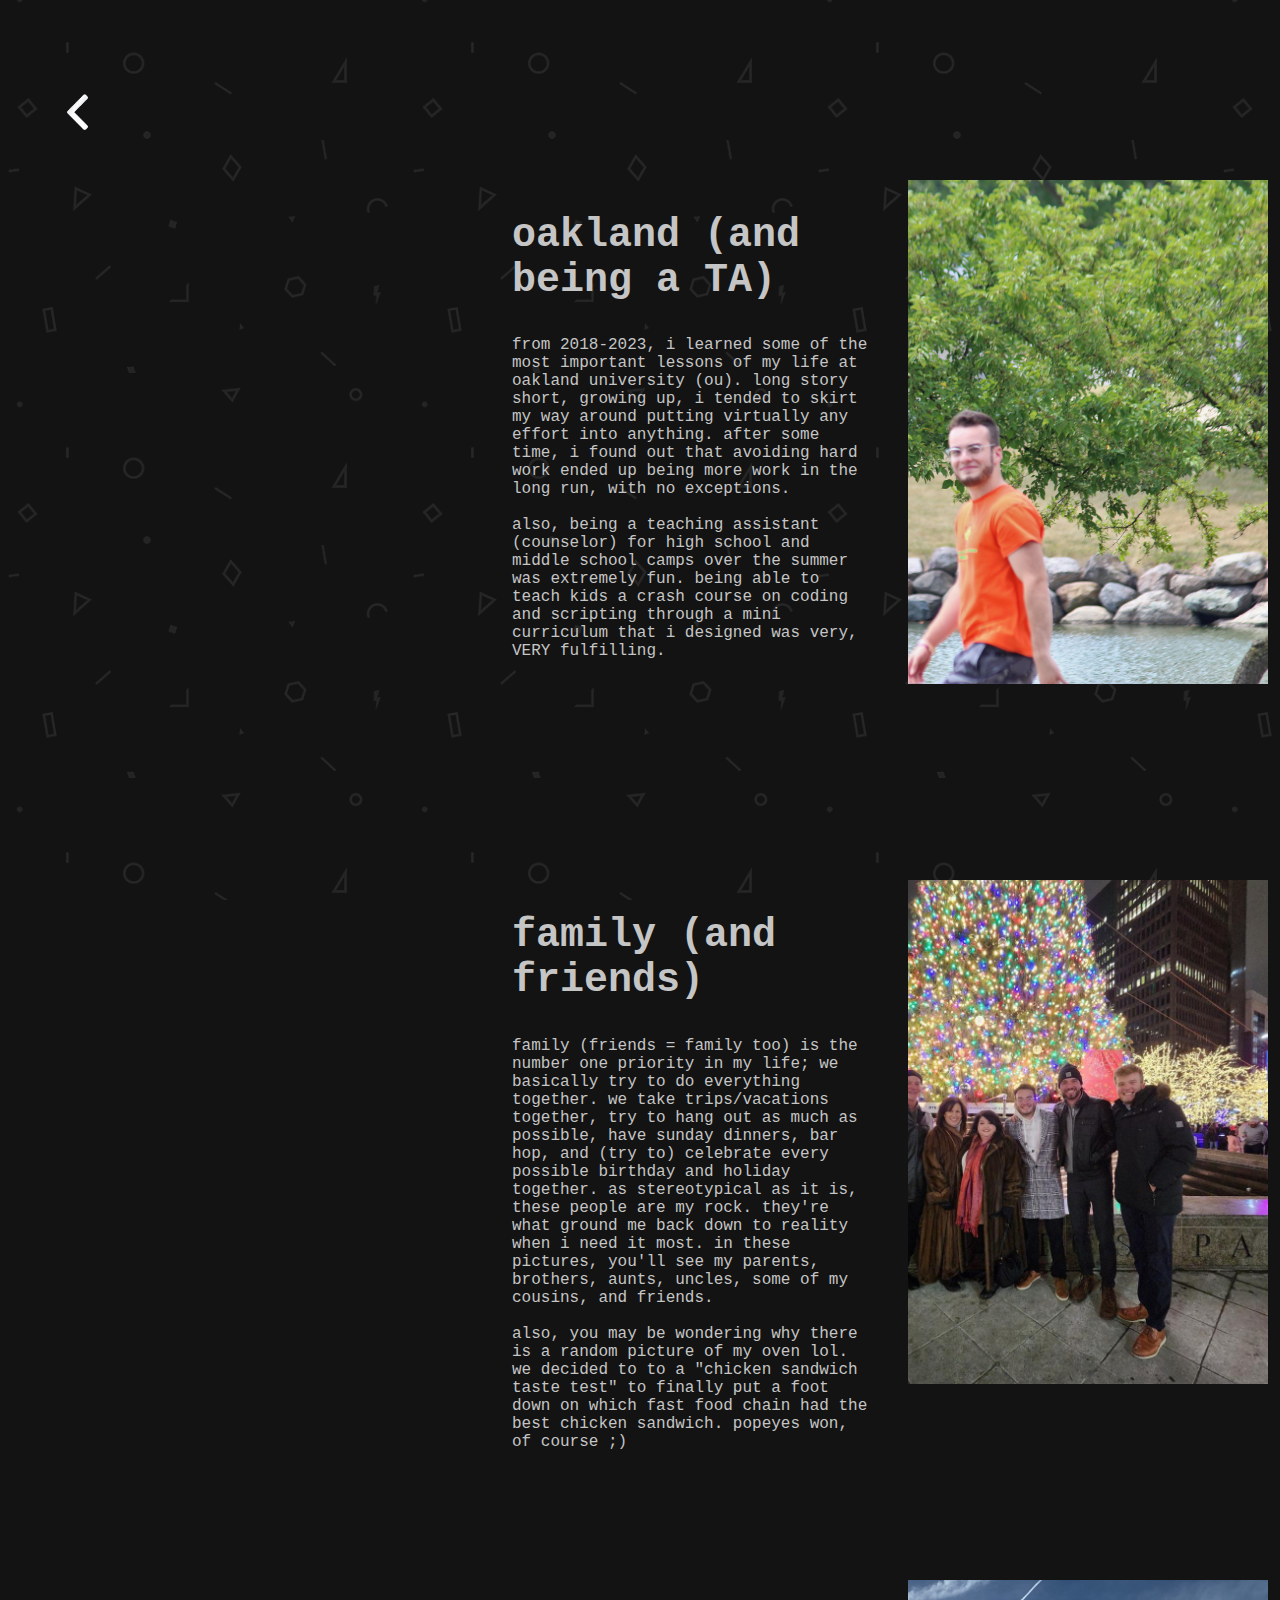
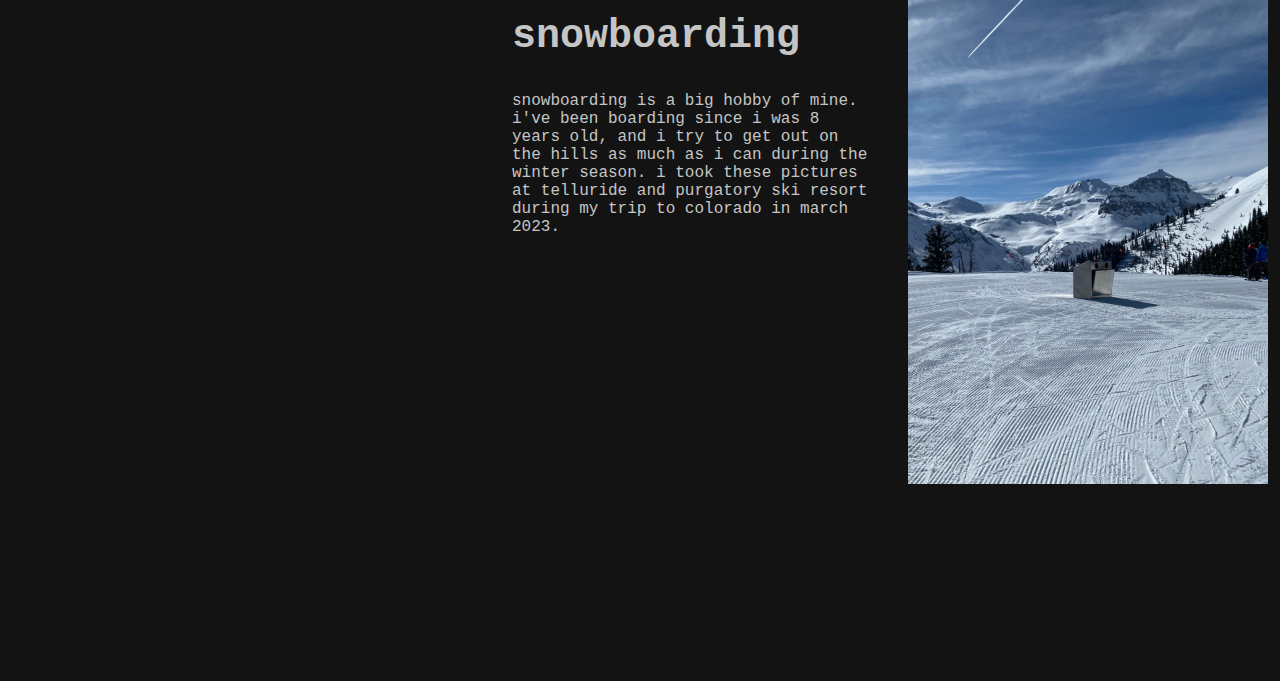
==== pages/aboutMe.html @ b8a27d57 "restyles aboutme page for easy mobile development, mobile support for blog, experience, and projects" ====
<!DOCTYPE html>
<html lang="en">
<head>
    <meta charset="UTF-8">
    <meta http-equiv="X-UA-Compatible" content="IE=edge">
    <meta name="viewport" content="width=device-width, initial-scale=1.0">
    <link rel="stylesheet" href="../css/aboutMe.css">
    <link rel="icon" href="../media/icons/icons8-d-96-edit.png">
    <title>about me</title>
</head>
<body>
    <!--quick note about this page, i will fill it up when i get the chance
    most of the pictures of my other hobbies/things i do are not on my phone 
    so i gotta find em first!! regardless, you can see how i can just throw more
    'pics' divs filled with 'pic' img tags to make some more entries here-->
    
    <!--also the only reason theres so much snowboarding stuff/mountains stuff is 
    bc i just got home from a snowboarding trip in colorado like 2 days ago lol.
    just fresh on my mind-->
    <div id="background-image"></div>
    <div id="wrapper" data-mouse-down-at="0" data-prev-percentage="0">
        <div id="pics" data-mouse-down-at="0" data-prev-percentage="0">
            <div class="pic">
                <h2 id="boarding-header">oakland (and being a TA)</h2>
                <p id="boarding">from 2018-2023, i learned some of the most important lessons of my life at oakland university (ou). long story short, growing up, i tended to skirt my way around putting virtually any effort into anything. after some time, i found out that avoiding hard work ended up being more work in the long run, with no exceptions.
                    <br/>
                    <br/>
                    also, being a teaching assistant (counselor) for high school and middle school camps over the summer was extremely fun. being able to teach kids a crash course on coding and scripting through a mini curriculum that i designed was very, VERY fulfilling.
                </p>
                <div class="center">
                    <div class="arrow"></div>
                </div> 
                <div class="center-up">
                    <div class="arrow-up"></div>
                </div>
            </div>
            <img class="pic" src="../media/images/bigfoot.jpg" draggable="false">
            <img class="pic" src="../media/images/outdoor-gym.jpg" draggable="false">
            <img class="pic" src="../media/images/coding.jpg" draggable="false">
            <img class="pic" src="../media/images/goons.jpg" draggable="false">
            <img class="pic" src="../media/images/devious.jpg" draggable="false">
            <img class="pic" src="../media/images/ec.jpg" draggable="false">
            <img class="pic" src="../media/images/joseph.jpg" draggable="false">
            <img class="pic" src="../media/images/ford.jpg" draggable="false">
            <img class="pic" src="../media/images/thuggin.jpg" draggable="false">
        </div>
        <div id="pics2" data-mouse-down-at="0" data-prev-percentage="0">
            <div class="pic">
                <h2 id="boarding-header">family (and friends)</h2>
                <p id="boarding">family (friends = family too) is the number one priority in my life; we basically try to do everything together. we take trips/vacations together, try to hang out as much as possible, have sunday dinners, bar hop, and (try to) celebrate every possible birthday and holiday together. as stereotypical as it is, these people are my rock. they're what ground me back down to reality when i need it most. in these pictures, you'll see my parents, brothers, aunts, uncles, some of my cousins, and friends. 
                    <br/>
                    <br/>
                    also, you may be wondering why there is a random picture of my oven lol. we decided to to a "chicken sandwich taste test" to finally put a foot down on which fast food chain had the best chicken sandwich. popeyes won, of course ;)
                </p>
            </div>
            <img class="pic" src="../media/images/detroit.jpg" draggable="false">
            <img class="pic" src="../media/images/nville.jpg" draggable="false">
            <img class="pic" src="../media/images/nville-w-jack.jpg" draggable="false">
            <img class="pic" src="../media/images/pj-and-dad.jpg" draggable="false">
            <img class="pic" src="../media/images/birthday.jpg" draggable="false">
            <img class="pic" src="../media/images/flint.jpg" draggable="false">
            <img class="pic" src="../media/images/chicken.jpg" draggable="false">
            <img class="pic" src="../media/images/squad.jpg" draggable="false">
            <img class="pic" src="../media/images/lil-homie.JPG" draggable="false">
        </div>
        <div id="pics3" data-mouse-down-at="0" data-prev-percentage="0">
            <div class="pic">
                <h2 id="boarding-header">snowboarding</h2>
                <p id="boarding">snowboarding is a big hobby of mine. i've been boarding since i was 8 years old, and i try to get out on the hills as much as i can during the winter season. i took these pictures at telluride and purgatory ski resort during my trip to colorado in march 2023.</p>
            </div>
            <img class="pic" src="../media/images/IMG_6832.jpg" draggable="false">
            <img class="pic" src="../media/images/IMG_6763.jpg" draggable="false">
            <img class="pic" src="../media/images/IMG_6829.jpg" draggable="false">
            <img class="pic" src="../media/images/IMG_6835.jpg" draggable="false">
            <img class="pic" src="../media/images/IMG_6837.jpg" draggable="false">
            <img class="pic" src="../media/images/IMG_6846.jpg" draggable="false">
            <img class="pic" src="../media/images/IMG_6820.jpg" draggable="false">
            <img class="pic" src="../media/images/IMG_6851.jpg" draggable="false">
            <img class="pic" src="../media/images/IMG_6854.jpg" draggable="false">
        </div>
    </div>
    <a href="../index.html" id="link" draggable="false"><img id="arrow" src="../media/images/pnghut_arrows-icon-left-arrow-back-material-property-logo.png"></a>
    <div id="background-pattern"></div>
    <script>
        window.onmousedown = e => handleOnDown(e);

        window.ontouchstart = e => handleOnDown(e.touches[0]);
            
        window.onmouseup = e => handleOnUp(e);
            
        window.ontouchend = e => handleOnUp(e.touches[0]);
            
        window.onmousemove = e => handleOnMove(e);
            
        window.ontouchmove = e => handleOnMove(e.touches[0]);

        const bg = document.getElementById("background-image")
        const bgPattern = document.getElementById("background-pattern");
        const pics = document.getElementById("pics");
        const pics2 = document.getElementById("pics2");
        const pics3 = document.getElementById("pics3");
        const wrapper = document.getElementById("wrapper");

        const handleOnDown = e => {
            pics.dataset.mouseDownAt = e.clientX;
            wrapper.dataset.mouseDownAt = e.clientY;
        }

        const handleOnUp = e => {
            pics.dataset.mouseDownAt = "0";  
            pics.dataset.prevPercentage = pics.dataset.percentage;
            wrapper.dataset.mouseDownAt = "0";
            wrapper.dataset.prevPercentage = wrapper.dataset.percentage;
        }

        const handleOnMove = e => {
            if(pics.dataset.mouseDownAt === "0") return;
        
            var mouseMove = parseFloat(pics.dataset.mouseDownAt) - e.clientX,
                maxMove = window.innerWidth*2;
    
            let percentage = (mouseMove / maxMove) * -100,
                nextPercentageUnconstrained = parseFloat(pics.dataset.prevPercentage) + percentage,
                nextPercentage = Math.max(Math.min(nextPercentageUnconstrained, 0), -100);

            const wrapperMouseMove = parseFloat(wrapper.dataset.mouseDownAt) - e.clientY,
                wrapperMaxMove = window.innerHeight / 2;

            
            if (/Android|webOS|iPhone|iPad|iPod|BlackBerry|BB|PlayBook|IEMobile|Windows Phone|Kindle|Silk|Opera Mini/i.test(navigator.userAgent)) {
                let percentage = (mouseMove / maxMove) * -40,
                    nextPercentageUnconstrained = parseFloat(pics.dataset.prevPercentage) + percentage,
                    nextPercentage = Math.max(Math.min(nextPercentageUnconstrained, 0), -50);
                const wrapperPercentage = (wrapperMouseMove / wrapperMaxMove) * -70,
                    wrapperNextPercentageUnconstrained = parseFloat(wrapper.dataset.prevPercentage) + wrapperPercentage,
                    wrapperNextPercentage = Math.max(Math.min(wrapperNextPercentageUnconstrained, 0), -150);
    
                pics.dataset.percentage = nextPercentage;
                wrapper.dataset.percentage = wrapperNextPercentage;
                
                bg.animate({
                    backgroundPosition: `${nextPercentage/3*-1}% ${((wrapperNextPercentage*-1)/10)}%`
                }, { duration: 1200, fill: "forwards" });
            
                bgPattern.animate({
                    backgroundPosition: `${nextPercentage}% ${(wrapperNextPercentage/2)-75}%`
                }, { duration: 1200, fill: "forwards" });

                pics.animate({
                    transform: `translate(${nextPercentage*2}%, ${(wrapperNextPercentage*2)}%)`
                }, { duration: 400, fill: "forwards" });

                pics2.animate({
                    transform: `translate(${nextPercentage*2}%, ${(wrapperNextPercentage*2)}%)`
                }, { duration: 400, fill: "forwards" });

                pics3.animate({
                    transform: `translate(${nextPercentage*2}%, ${(wrapperNextPercentage*2)}%)`
                }, { duration: 400, fill: "forwards" });
            } else {
                const wrapperPercentage = (wrapperMouseMove / wrapperMaxMove) * -100,
                    wrapperNextPercentageUnconstrained = parseFloat(wrapper.dataset.prevPercentage) + wrapperPercentage,
                    wrapperNextPercentage = Math.max(Math.min(wrapperNextPercentageUnconstrained, 0), -300);
    
                pics.dataset.percentage = nextPercentage;
                wrapper.dataset.percentage = wrapperNextPercentage;
                
                bg.animate({
                    backgroundPosition: `${nextPercentage/3*-1}% ${((wrapperNextPercentage*-1)/10)+80}%`
                }, { duration: 1200, fill: "forwards" });

                bgPattern.animate({
                    backgroundPosition: `${nextPercentage}% ${(wrapperNextPercentage/5)-75}%`
                }, { duration: 1200, fill: "forwards" });

                pics.animate({
                    transform: `translate(${nextPercentage}%, ${(wrapperNextPercentage/1)}%)`
                }, { duration: 1200, fill: "forwards" });

                pics2.animate({
                    transform: `translate(${nextPercentage}%, ${(wrapperNextPercentage/1)}%)`
                }, { duration: 1200, fill: "forwards" });

                pics3.animate({
                    transform: `translate(${nextPercentage}%, ${(wrapperNextPercentage/1)}%)`
                }, { duration: 1200, fill: "forwards" });
            }

  
            for(const image of pics.getElementsByClassName("pic")) {
                image.animate({
                    objectPosition: `${100 + nextPercentage}% center`
                }, { duration: 1200, fill: "forwards" });
            }

            for(const image of pics2.getElementsByClassName("pic")) {
                image.animate({
                    objectPosition: `${100 + nextPercentage}% center`
                }, { duration: 1200, fill: "forwards" });
            }

            for(const image of pics3.getElementsByClassName("pic")) {
                image.animate({
                    objectPosition: `${100 + nextPercentage}% center`
                }, { duration: 1200, fill: "forwards" });
            }
        }

        if (/Android|webOS|iPhone|iPad|iPod|BlackBerry|BB|PlayBook|IEMobile|Windows Phone|Kindle|Silk|Opera Mini/i.test(navigator.userAgent)) {
            const headers = document.querySelectorAll("h2");
            const p = document.querySelectorAll("p");
            const picCards = document.getElementsByClassName("pic");
            const arrow = document.getElementById("arrow");

            if (window.innerHeight > window.innerWidth) {
                pics2.style.top = "95%";
                pics3.style.top = "180%";
            } else {
                pics2.style.top = "120%";
                pics3.style.top = "230%";
            }
            
            window.addEventListener("resize", function() {
                // Announce the new orientation number
                //alert(window.orientation);
                if (window.innerHeight > window.innerWidth) {
                    pics2.style.top = "95%";
                    pics3.style.top = "180%";
                } else {
                    pics2.style.top = "120%";
                    pics3.style.top = "230%";
                }
            }, false);
            
            bg.style.backgroundSize = "600vmax";
            //bg.style.backgroundRepeat = "no-repeat";
            arrow.style.display = "none"
            wrapper.style.left = "15%";
            wrapper.style.top = "10%";
            bg.style.backgroundPosition = "0% 0%";
            pics.style.position = "fixed";
            pics.style.paddingBottom = "0%";
            pics2.style.position = "fixed";
            pics2.style.paddingBottom = "0%";
            pics3.style.position = "fixed";
            pics3.style.paddingBottom = "0%";

            for (let i = 0; i < picCards.length; i++) {
                picCards[i].style.width = "72vmin";
                picCards[i].style.height = "100.8vmin";
            }
            for (let i = 0; i < headers.length; i++) {
                headers[i].style.fontSize = "1.5rem";
            }

            for (let i = 0; i < p.length; i++) {
                p[i].style.fontSize = "0.75rem";
            }
        }    
    </script>
</body>
</html>
---- css/aboutMe.css ----
body {
    height: 100vh;
    width: 100vw;
    background-color: rgb(19, 19, 19);
    margin: 0rem;
    overflow: hidden;
}

#pics > .pic {
    width: 40vmin;
    height: 56vmin;
    object-fit: cover;
    object-position: 100% 50%;
}

#pics2 > .pic {
    width: 40vmin;
    height: 56vmin;
    object-fit: cover;
    object-position: 100% 50%;
}

#pics3 > .pic {
    width: 40vmin;
    height: 56vmin;
    object-fit: cover;
    object-position: 100% 50%;
}

#pics {
    display: flex;
    gap: 4vmin;
    /*: absolute;
    left: 44%;
    top: 50%;*/
    /*transform: translate(0%, -50%);*/
    opacity: 1;
    z-index: 1;
    padding-bottom: 5%;
}

#pics2 {
    display: flex;
    gap: 4vmin;
    opacity: 1;
    z-index: 1;
    padding-bottom: 5%;
}

#pics3 {
    display: flex;
    gap: 4vmin;
    opacity: 1;
    z-index: 1;
    padding-bottom: 5%;
}

#wrapper {
    position: absolute;
    left: 40%;
    top: 20%;
}

img {
    -khtml-user-select: none;
    -o-user-select: none;
    -moz-user-select: none;
    -webkit-user-select: none;
    user-select: none;
}

#background-pattern {
    height: 100vh;
    width: 100vw;

    background-image: url(../media/images/inspiration-geometry.png);
    background-position: 0% -75%;
    background-size: 45vmin 45vmin;

    left: 0px;
    top: 0px;
    z-index: -5;
    opacity: 0.5;
}

#background-image {
    height: 100%;
    width: 100%;
    
    background-image: url(../media/images/IMG_6858.jpg);

    position: absolute;
    left: 0px;
    top: 0px;
    z-index: -10000;

    background-position: 0% 80%;
    background-size: 270vmax;
    opacity: 0.25;
}

#arrow {
    z-index: 10000;
    position: absolute;
    top: 10%;
    left: 5%;
    max-width: 5%;
    max-height: 5%;
    fill: rgb(197, 197, 197);
}

#boarding-header {
    color: rgb(197, 197, 197);
    font-family: monospace;
    font-size: 2.5rem;
    -khtml-user-select: none;
    -o-user-select: none;
    -moz-user-select: none;
    -webkit-user-select: none;
    user-select: none;
}

#boarding {
    color: rgb(197, 197, 197);
    font-family: monospace;   
    font-size: 1rem;
    -khtml-user-select: none;
    -o-user-select: none;
    -moz-user-select: none;
    -webkit-user-select: none;
    user-select: none;
}

/* arrow animation taken from https://gscode.in/css-scroll-down-arrows-animation/ */
.center {
    position: relative;
    top: 5%;
    left: 60%;
    transform: translate(-50%,-50%);
    width: 0;
    height: 160px;
    /*border-left: 6px dashed rgba(255,255,255,.1);*/
    opacity: 1;
}
.arrow
{
    position: absolute;
    rotate: 90deg;
    top: 80%;
    left: -6px;
    height: 40px;
    width: 6px;
    background: rgb(197, 197, 197);
    /*background-image: url(../media/images/Daco_48242.png);*/
    animation: animate 2s 1;
    z-index: -10;
    opacity: 0;
}
.arrow:before
{
    content: '';
    position: absolute;
    bottom: 0;
    left: -10px;
    width: 20px;
    height: 20px;
    border-bottom: 6px solid rgb(197, 197, 197);
    border-right: 6px solid rgb(197, 197, 197);

    transform: rotate(45deg);
}

.center-up {
    position: relative;
    top: 0%;
    left: 45%;
    transform: translate(-50%,-50%);
    width: 0;
    height: 160px;
    /*border-left: 6px dashed rgba(255,255,255,.1);*/
    opacity: 1;
}
.arrow-up
{
    position: absolute;
    rotate: 180deg;
    top: 80%;
    left: -6px;
    height: 40px;
    width: 6px;
    background: rgb(197, 197, 197);
    /*background-image: url(../media/images/Daco_48242.png);*/
    animation: animate 2s 1;
    animation-delay: 2s;
    z-index: -10;
    opacity: 0;
}
.arrow-up:before
{
    content: '';
    position: absolute;
    bottom: 0;
    left: -10px;
    width: 20px;
    height: 20px;
    border-bottom: 6px solid rgb(197, 197, 197);
    border-right: 6px solid rgb(197, 197, 197);

    transform: rotate(45deg);
}
@keyframes animate
{
    0%
    {
        transform: translateY(0);
        opacity: 0.5;
    }
    50%
    {
        transform: translateY(80px);
        opacity: 1;
    }
    100%
    {
        transform: translateY(160px);
        opacity: 0;
    }
}
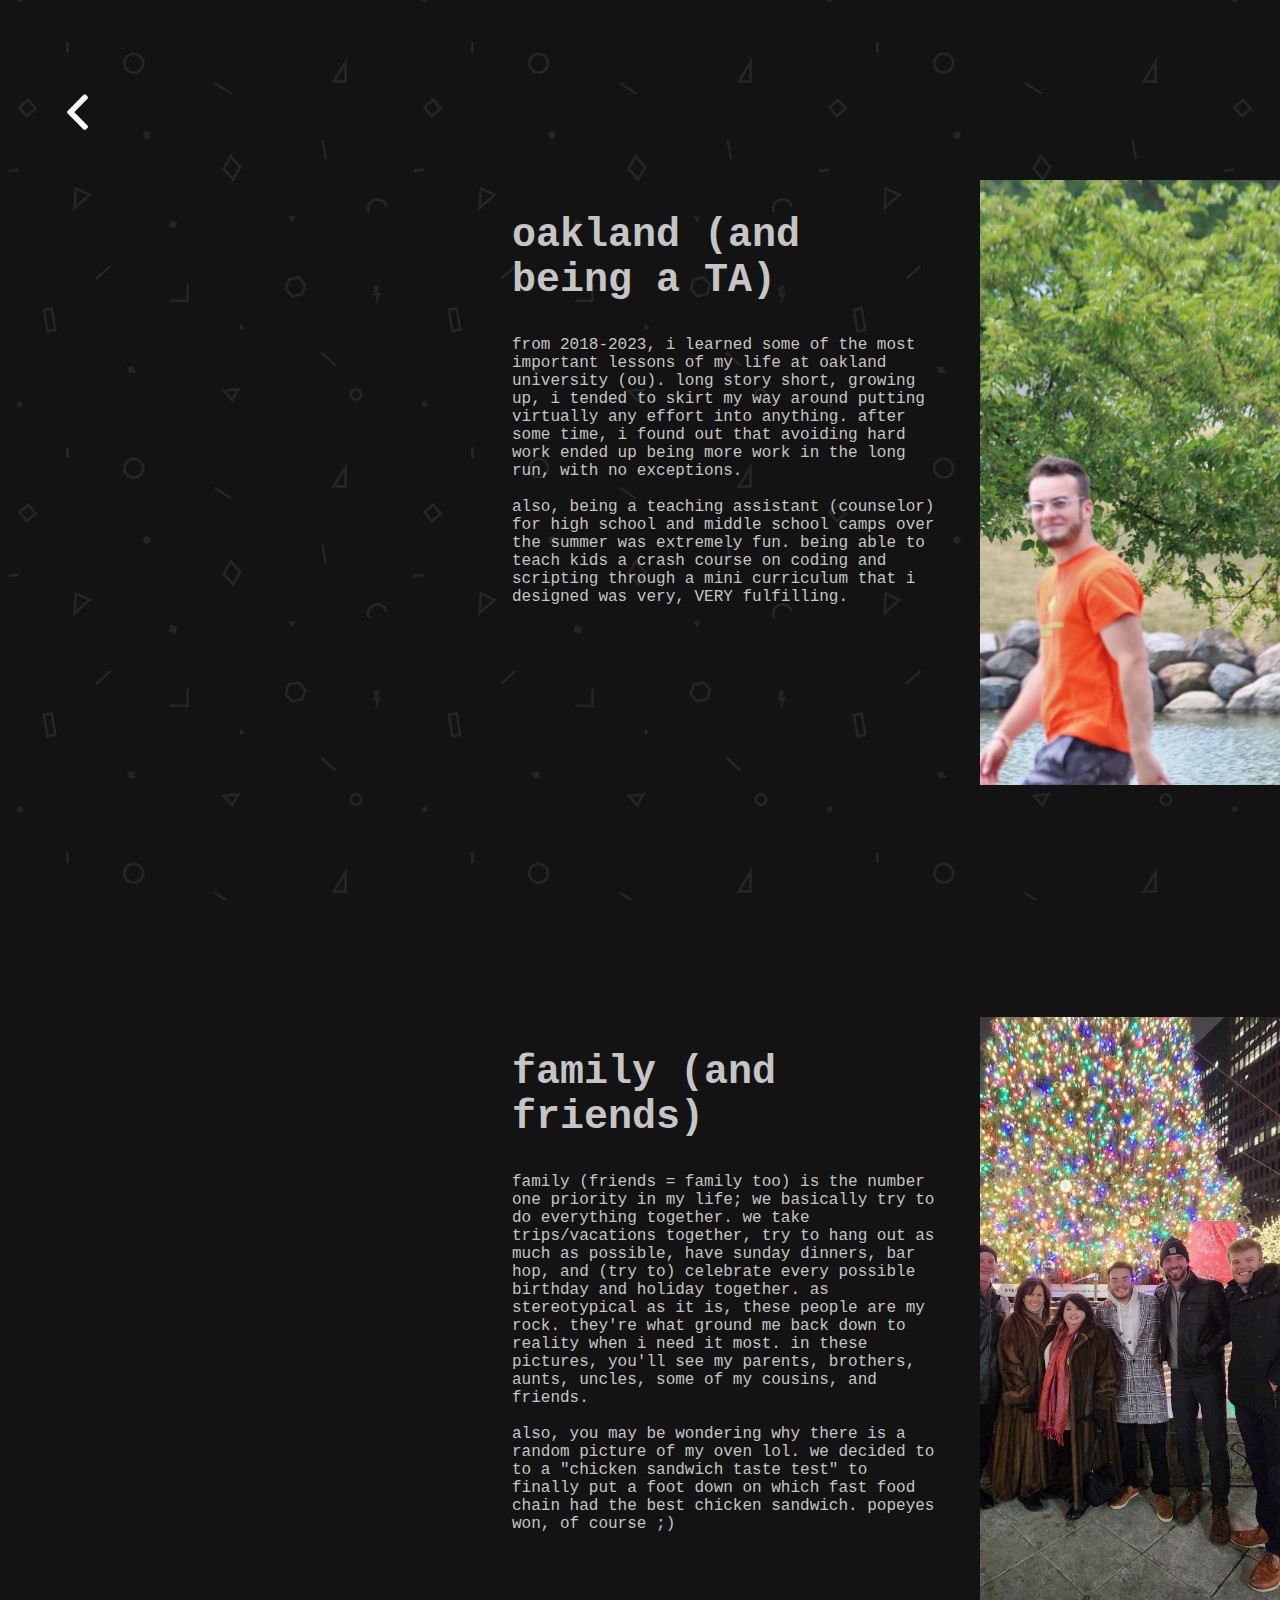
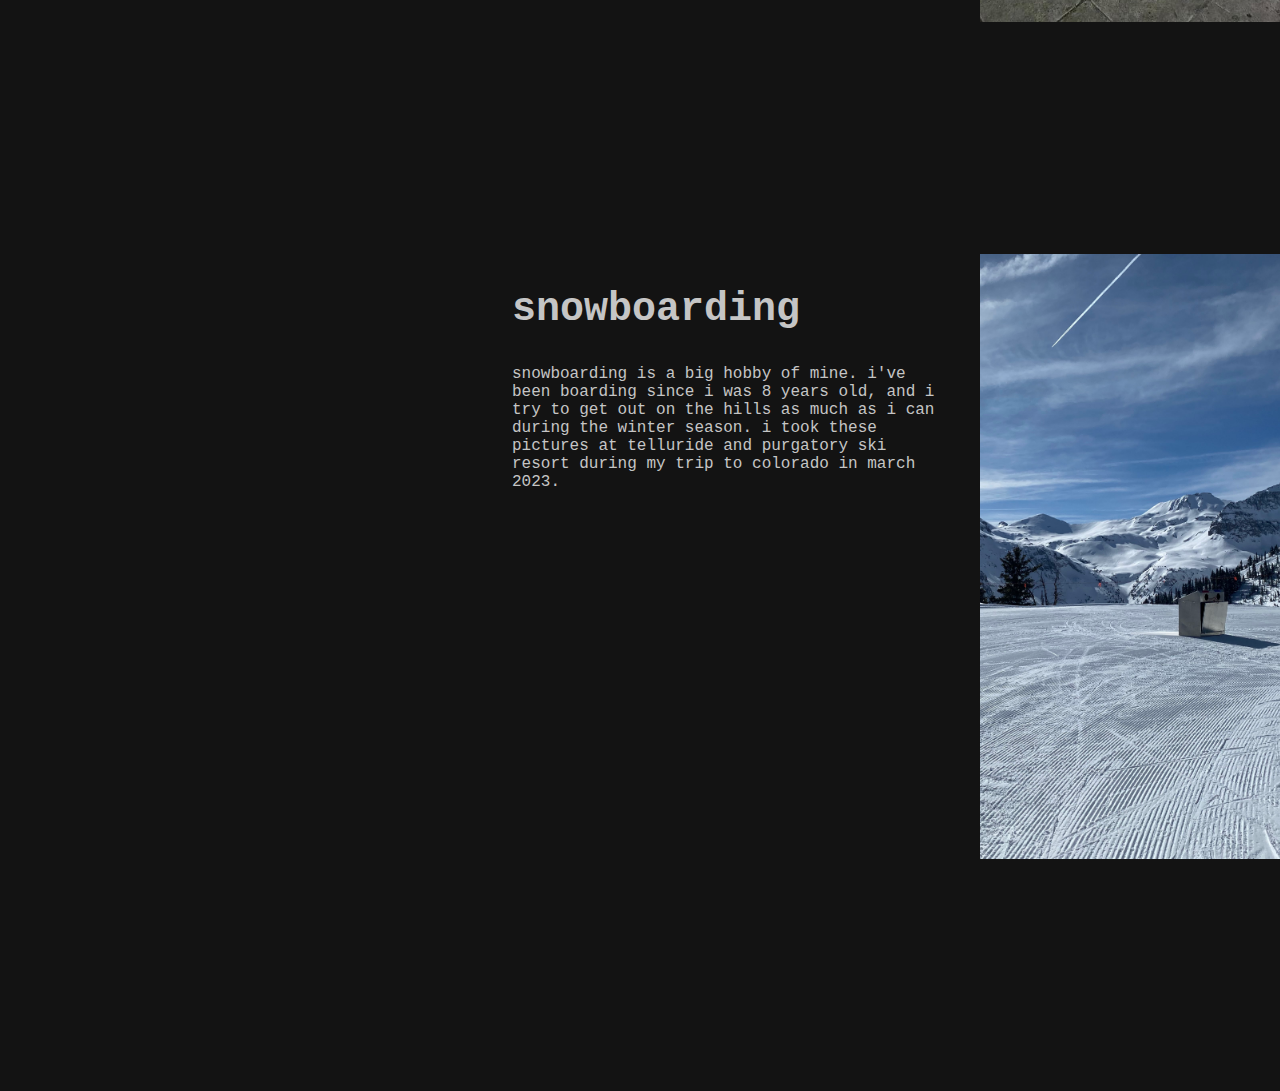
==== commit 60ad3fef: "resizes vertical space on aboutMe desktop page" ====
--- a/pages/aboutMe.html
+++ b/pages/aboutMe.html
@@ -119,7 +119,7 @@
             var mouseMove = parseFloat(pics.dataset.mouseDownAt) - e.clientX,
                 maxMove = window.innerWidth*2;
     
-            let percentage = (mouseMove / maxMove) * -100,
+            let percentage = (mouseMove / maxMove) * -90,
                 nextPercentageUnconstrained = parseFloat(pics.dataset.prevPercentage) + percentage,
                 nextPercentage = Math.max(Math.min(nextPercentageUnconstrained, 0), -100);
 
@@ -158,9 +158,9 @@
                     transform: `translate(${nextPercentage*2}%, ${(wrapperNextPercentage*2)}%)`
                 }, { duration: 400, fill: "forwards" });
             } else {
-                const wrapperPercentage = (wrapperMouseMove / wrapperMaxMove) * -100,
+                const wrapperPercentage = (wrapperMouseMove / wrapperMaxMove) * -90,
                     wrapperNextPercentageUnconstrained = parseFloat(wrapper.dataset.prevPercentage) + wrapperPercentage,
-                    wrapperNextPercentage = Math.max(Math.min(wrapperNextPercentageUnconstrained, 0), -300);
+                    wrapperNextPercentage = Math.max(Math.min(wrapperNextPercentageUnconstrained, 0), -200);
     
                 pics.dataset.percentage = nextPercentage;
                 wrapper.dataset.percentage = wrapperNextPercentage;
--- a/css/aboutMe.css
+++ b/css/aboutMe.css
@@ -4,25 +4,30 @@
     background-color: rgb(19, 19, 19);
     margin: 0rem;
     overflow: hidden;
+    -khtml-user-select: none;
+    -o-user-select: none;
+    -moz-user-select: none;
+    -webkit-user-select: none;
+    user-select: none;
 }
 
 #pics > .pic {
-    width: 40vmin;
-    height: 56vmin;
+    width: 48vmin;
+    height: 67.2vmin;
     object-fit: cover;
     object-position: 100% 50%;
 }
 
 #pics2 > .pic {
-    width: 40vmin;
-    height: 56vmin;
+    width: 48vmin;
+    height: 67.2vmin;
     object-fit: cover;
     object-position: 100% 50%;
 }
 
 #pics3 > .pic {
-    width: 40vmin;
-    height: 56vmin;
+    width: 48vmin;
+    height: 67.2vmin;
     object-fit: cover;
     object-position: 100% 50%;
 }
@@ -61,14 +66,6 @@
     top: 20%;
 }
 
-img {
-    -khtml-user-select: none;
-    -o-user-select: none;
-    -moz-user-select: none;
-    -webkit-user-select: none;
-    user-select: none;
-}
-
 #background-pattern {
     height: 100vh;
     width: 100vw;
@@ -113,11 +110,6 @@
     color: rgb(197, 197, 197);
     font-family: monospace;
     font-size: 2.5rem;
-    -khtml-user-select: none;
-    -o-user-select: none;
-    -moz-user-select: none;
-    -webkit-user-select: none;
-    user-select: none;
 }
 
 #boarding {
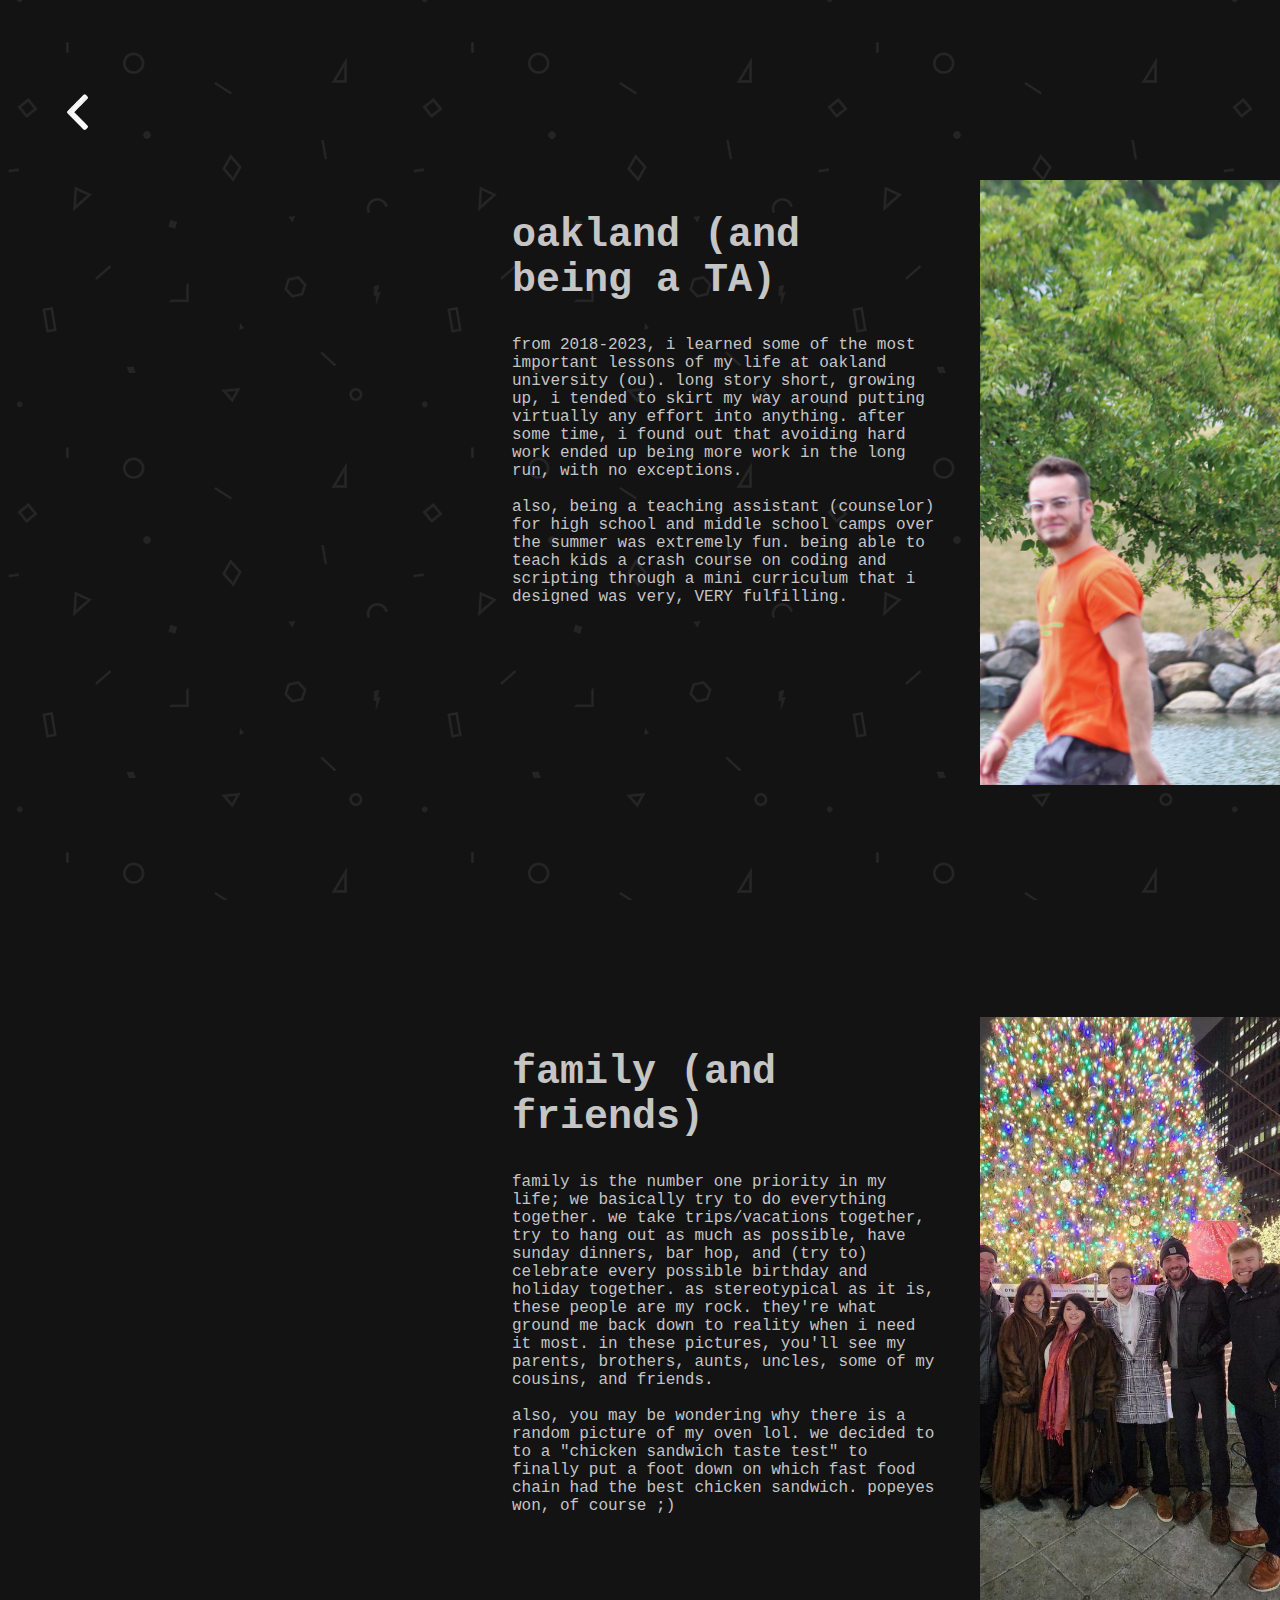
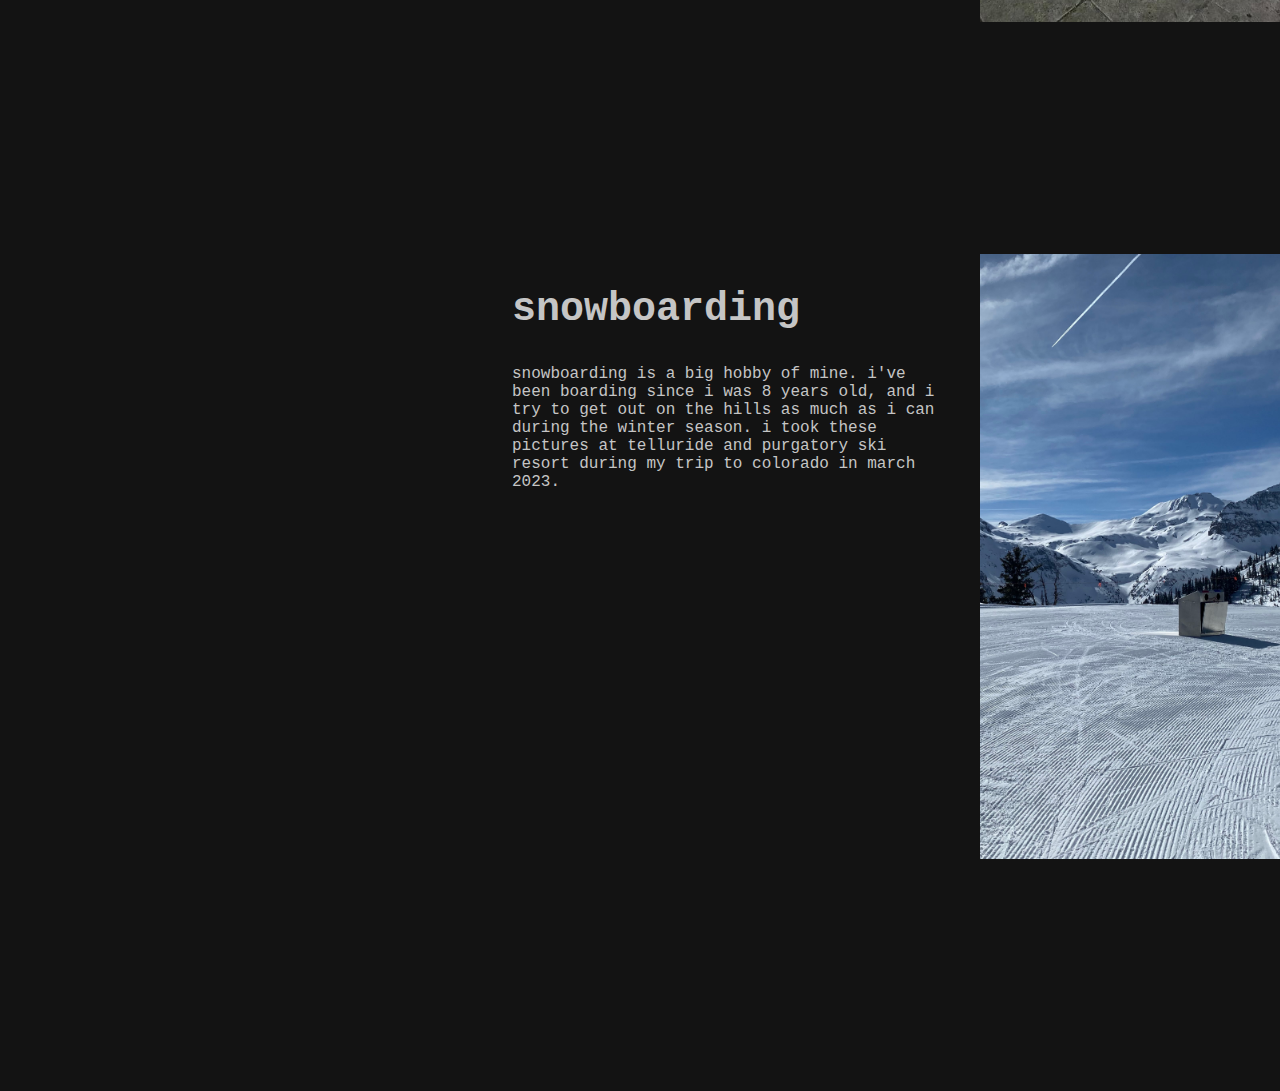
==== commit 2fa6b6af: "Update aboutMe.html" ====
--- a/pages/aboutMe.html
+++ b/pages/aboutMe.html
@@ -47,7 +47,7 @@
         <div id="pics2" data-mouse-down-at="0" data-prev-percentage="0">
             <div class="pic">
                 <h2 id="boarding-header">family (and friends)</h2>
-                <p id="boarding">family (friends = family too) is the number one priority in my life; we basically try to do everything together. we take trips/vacations together, try to hang out as much as possible, have sunday dinners, bar hop, and (try to) celebrate every possible birthday and holiday together. as stereotypical as it is, these people are my rock. they're what ground me back down to reality when i need it most. in these pictures, you'll see my parents, brothers, aunts, uncles, some of my cousins, and friends. 
+                <p id="boarding">family is the number one priority in my life; we basically try to do everything together. we take trips/vacations together, try to hang out as much as possible, have sunday dinners, bar hop, and (try to) celebrate every possible birthday and holiday together. as stereotypical as it is, these people are my rock. they're what ground me back down to reality when i need it most. in these pictures, you'll see my parents, brothers, aunts, uncles, some of my cousins, and friends. 
                     <br/>
                     <br/>
                     also, you may be wondering why there is a random picture of my oven lol. we decided to to a "chicken sandwich taste test" to finally put a foot down on which fast food chain had the best chicken sandwich. popeyes won, of course ;)
@@ -119,7 +119,7 @@
             var mouseMove = parseFloat(pics.dataset.mouseDownAt) - e.clientX,
                 maxMove = window.innerWidth*2;
     
-            let percentage = (mouseMove / maxMove) * -90,
+            let percentage = (mouseMove / maxMove) * -85,
                 nextPercentageUnconstrained = parseFloat(pics.dataset.prevPercentage) + percentage,
                 nextPercentage = Math.max(Math.min(nextPercentageUnconstrained, 0), -100);
 
@@ -139,11 +139,11 @@
                 wrapper.dataset.percentage = wrapperNextPercentage;
                 
                 bg.animate({
-                    backgroundPosition: `${nextPercentage/3*-1}% ${((wrapperNextPercentage*-1)/10)}%`
+                    backgroundPosition: `${nextPercentage/10*-1}% ${((wrapperNextPercentage*-1)/10)}%`
                 }, { duration: 1200, fill: "forwards" });
             
                 bgPattern.animate({
-                    backgroundPosition: `${nextPercentage}% ${(wrapperNextPercentage/2)-75}%`
+                backgroundPosition: `${nextPercentage*4}% ${(wrapperNextPercentage/2)-75}%`
                 }, { duration: 1200, fill: "forwards" });
 
                 pics.animate({
@@ -158,7 +158,7 @@
                     transform: `translate(${nextPercentage*2}%, ${(wrapperNextPercentage*2)}%)`
                 }, { duration: 400, fill: "forwards" });
             } else {
-                const wrapperPercentage = (wrapperMouseMove / wrapperMaxMove) * -90,
+                const wrapperPercentage = (wrapperMouseMove / wrapperMaxMove) * -85,
                     wrapperNextPercentageUnconstrained = parseFloat(wrapper.dataset.prevPercentage) + wrapperPercentage,
                     wrapperNextPercentage = Math.max(Math.min(wrapperNextPercentageUnconstrained, 0), -200);
     
@@ -216,8 +216,8 @@
                 pics2.style.top = "95%";
                 pics3.style.top = "180%";
             } else {
-                pics2.style.top = "120%";
-                pics3.style.top = "230%";
+                pics2.style.top = "150%";
+                pics3.style.top = "290%";
             }
             
             window.addEventListener("resize", function() {
@@ -227,8 +227,8 @@
                     pics2.style.top = "95%";
                     pics3.style.top = "180%";
                 } else {
-                    pics2.style.top = "120%";
-                    pics3.style.top = "230%";
+                    pics2.style.top = "150%";
+                    pics3.style.top = "290%";
                 }
             }, false);
             
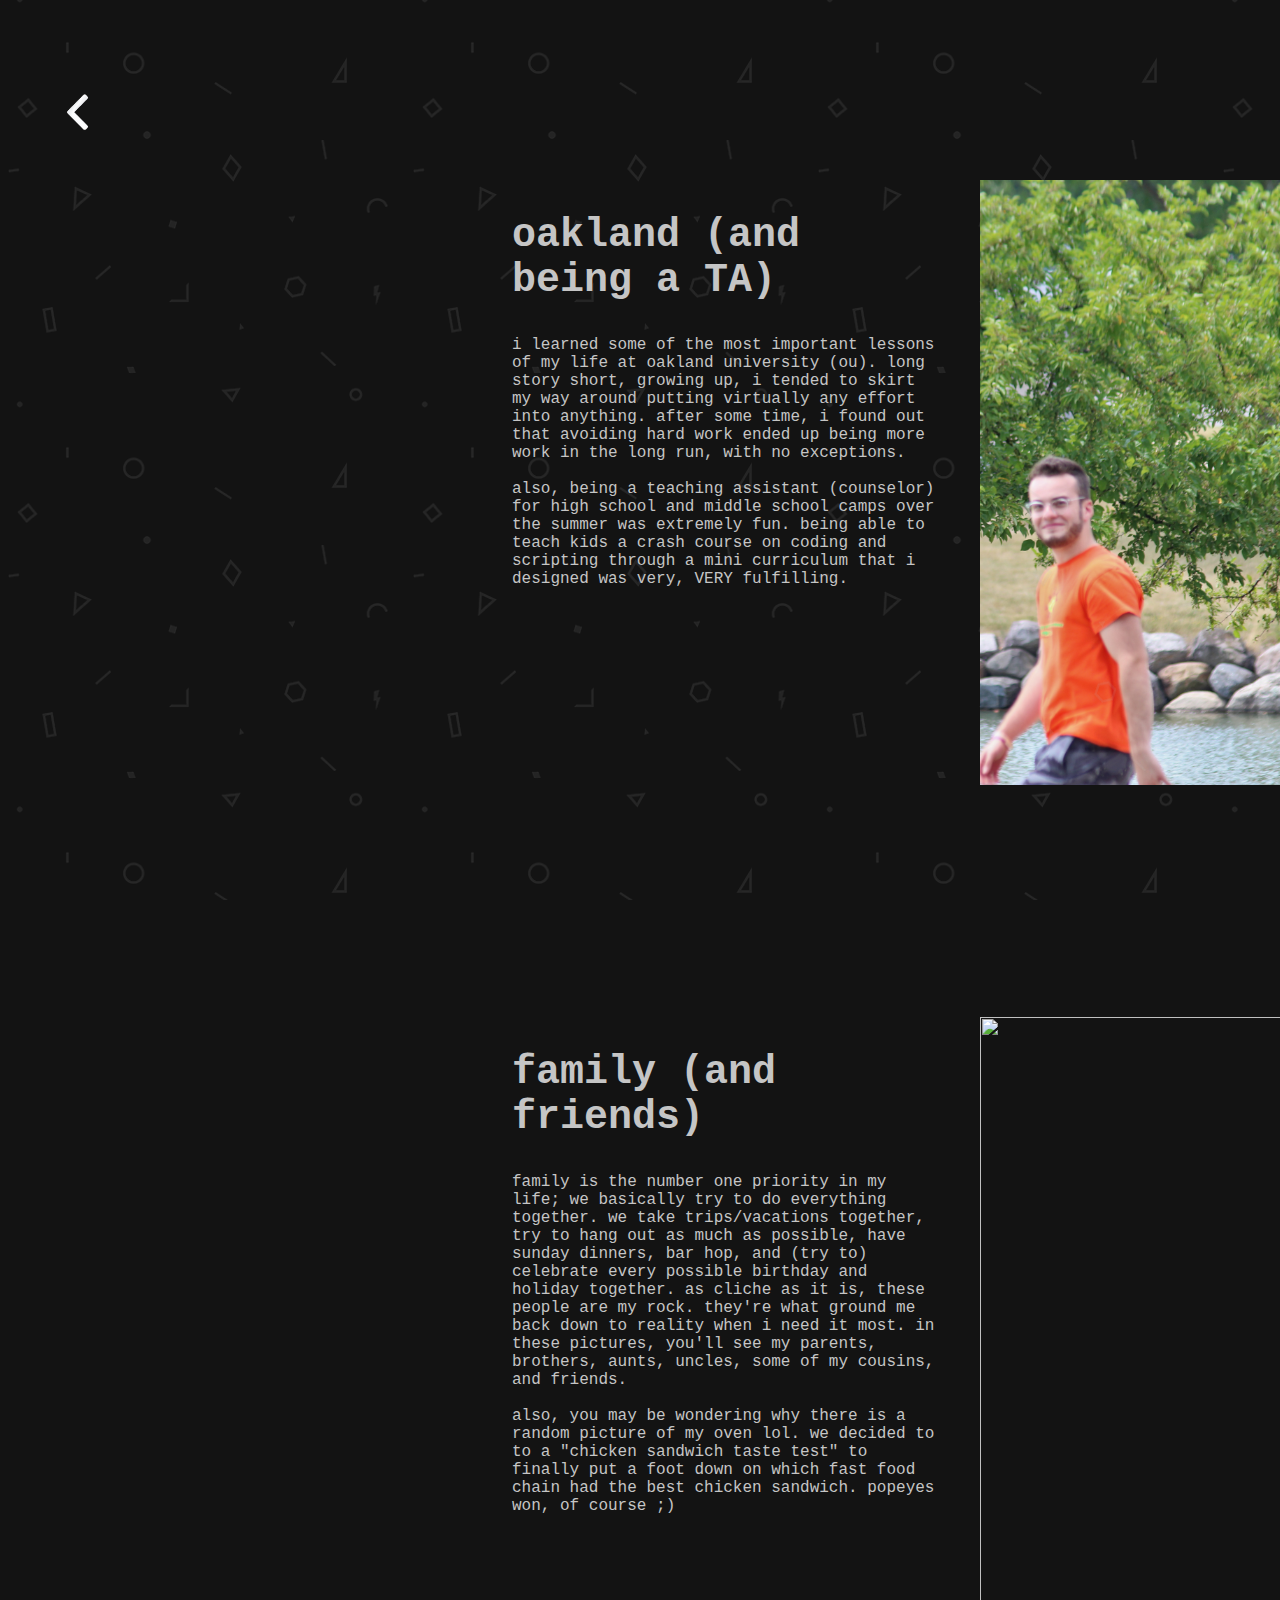
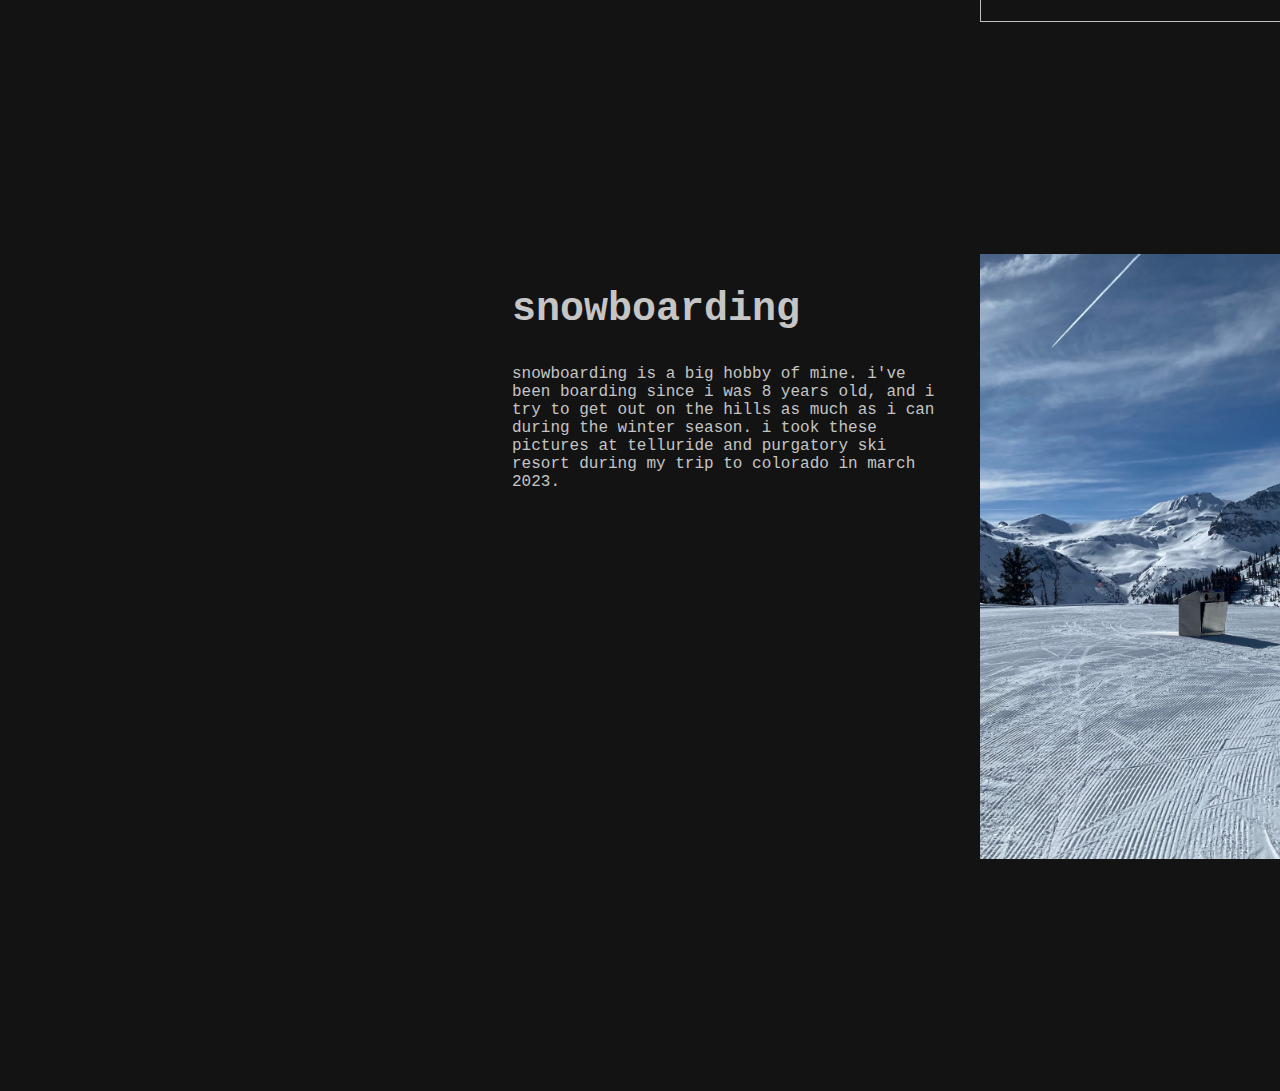
==== commit 5f00dca7: "initial rewrite changes" ====
--- a/pages/aboutMe.html
+++ b/pages/aboutMe.html
@@ -22,7 +22,7 @@
         <div id="pics" data-mouse-down-at="0" data-prev-percentage="0">
             <div class="pic">
                 <h2 id="boarding-header">oakland (and being a TA)</h2>
-                <p id="boarding">from 2018-2023, i learned some of the most important lessons of my life at oakland university (ou). long story short, growing up, i tended to skirt my way around putting virtually any effort into anything. after some time, i found out that avoiding hard work ended up being more work in the long run, with no exceptions.
+                <p id="boarding">i learned some of the most important lessons of my life at oakland university (ou). long story short, growing up, i tended to skirt my way around putting virtually any effort into anything. after some time, i found out that avoiding hard work ended up being more work in the long run, with no exceptions.
                     <br/>
                     <br/>
                     also, being a teaching assistant (counselor) for high school and middle school camps over the summer was extremely fun. being able to teach kids a crash course on coding and scripting through a mini curriculum that i designed was very, VERY fulfilling.
@@ -47,7 +47,7 @@
         <div id="pics2" data-mouse-down-at="0" data-prev-percentage="0">
             <div class="pic">
                 <h2 id="boarding-header">family (and friends)</h2>
-                <p id="boarding">family is the number one priority in my life; we basically try to do everything together. we take trips/vacations together, try to hang out as much as possible, have sunday dinners, bar hop, and (try to) celebrate every possible birthday and holiday together. as stereotypical as it is, these people are my rock. they're what ground me back down to reality when i need it most. in these pictures, you'll see my parents, brothers, aunts, uncles, some of my cousins, and friends. 
+                <p id="boarding">family is the number one priority in my life; we basically try to do everything together. we take trips/vacations together, try to hang out as much as possible, have sunday dinners, bar hop, and (try to) celebrate every possible birthday and holiday together. as cliche as it is, these people are my rock. they're what ground me back down to reality when i need it most. in these pictures, you'll see my parents, brothers, aunts, uncles, some of my cousins, and friends. 
                     <br/>
                     <br/>
                     also, you may be wondering why there is a random picture of my oven lol. we decided to to a "chicken sandwich taste test" to finally put a foot down on which fast food chain had the best chicken sandwich. popeyes won, of course ;)
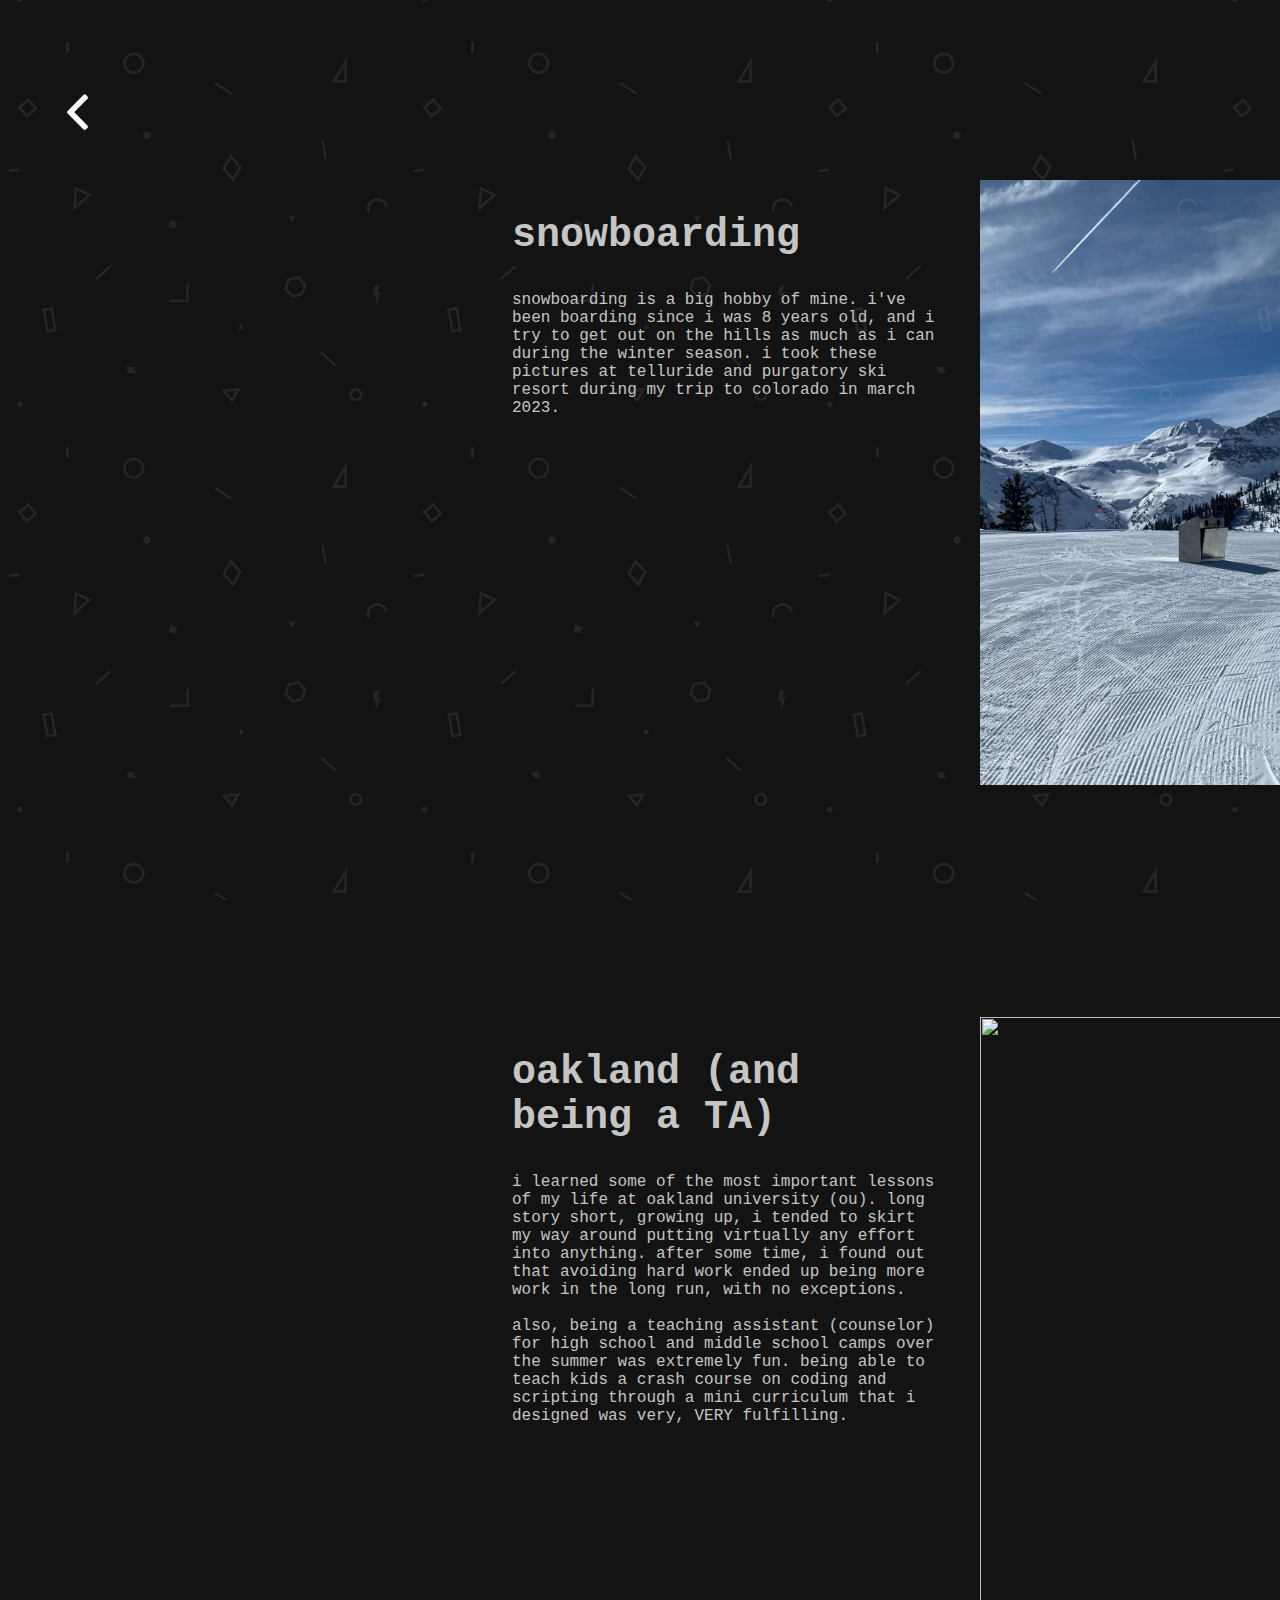
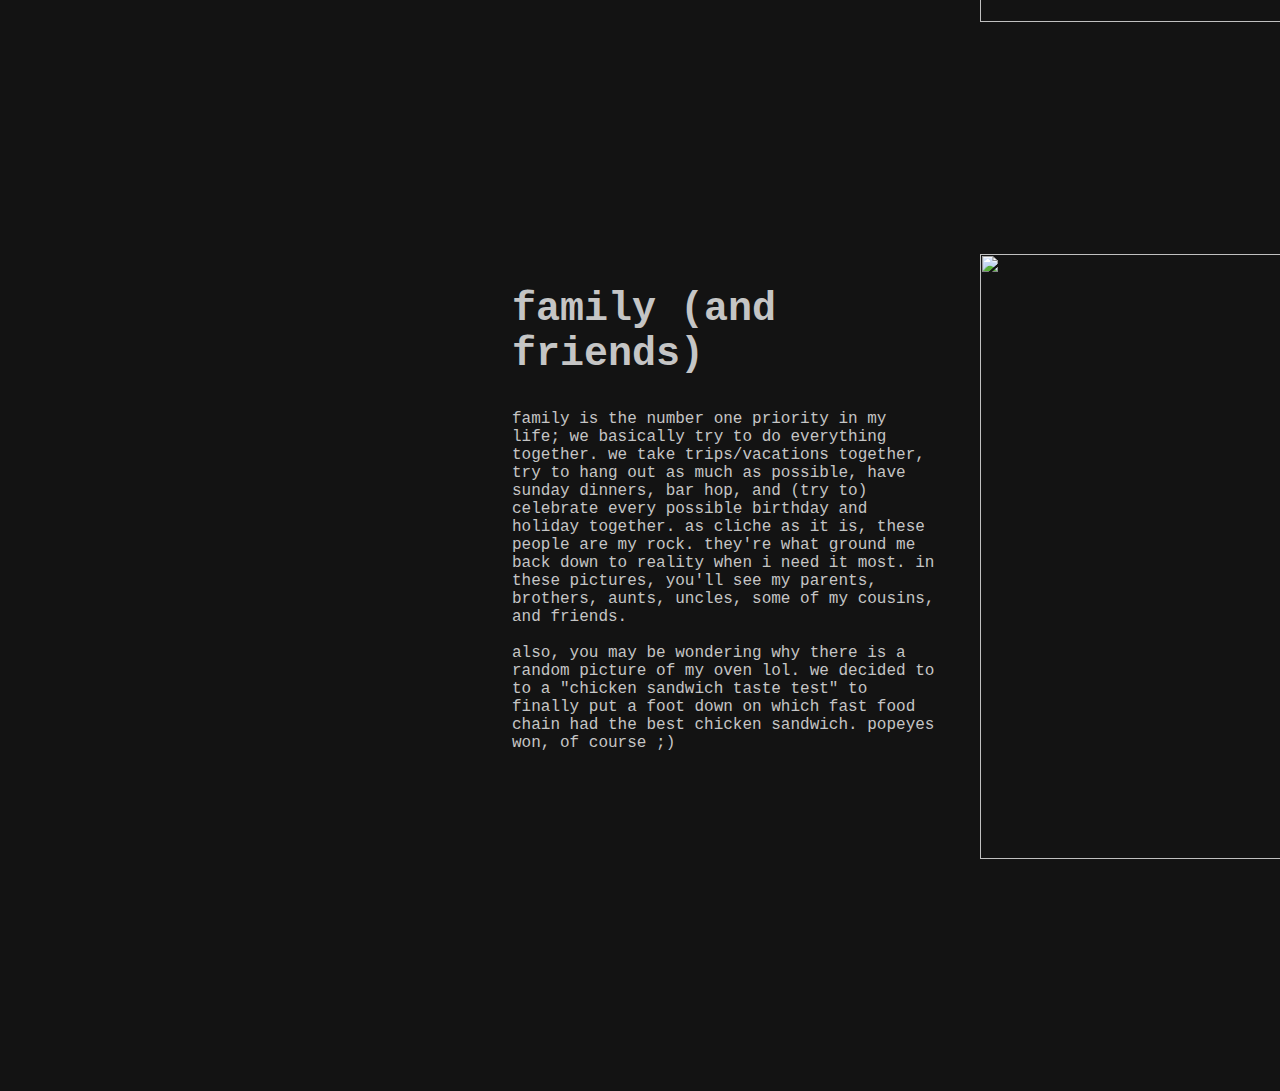
==== commit c89bf395: "more changes to rewrite" ====
--- a/pages/aboutMe.html
+++ b/pages/aboutMe.html
@@ -5,7 +5,7 @@
     <meta http-equiv="X-UA-Compatible" content="IE=edge">
     <meta name="viewport" content="width=device-width, initial-scale=1.0">
     <link rel="stylesheet" href="../css/aboutMe.css">
-    <link rel="icon" href="../media/icons/icons8-d-96-edit.png">
+    <link rel="icon" href="./media/icons/pointer-white-filled.png">
     <title>about me</title>
 </head>
 <body>
@@ -19,20 +19,35 @@
     just fresh on my mind-->
     <div id="background-image"></div>
     <div id="wrapper" data-mouse-down-at="0" data-prev-percentage="0">
-        <div id="pics" data-mouse-down-at="0" data-prev-percentage="0">
+        <div id="pics3" data-mouse-down-at="0" data-prev-percentage="0">
             <div class="pic">
-                <h2 id="boarding-header">oakland (and being a TA)</h2>
-                <p id="boarding">i learned some of the most important lessons of my life at oakland university (ou). long story short, growing up, i tended to skirt my way around putting virtually any effort into anything. after some time, i found out that avoiding hard work ended up being more work in the long run, with no exceptions.
-                    <br/>
-                    <br/>
-                    also, being a teaching assistant (counselor) for high school and middle school camps over the summer was extremely fun. being able to teach kids a crash course on coding and scripting through a mini curriculum that i designed was very, VERY fulfilling.
-                </p>
+                <h2 id="boarding-header">snowboarding</h2>
+                <p id="boarding">snowboarding is a big hobby of mine. i've been boarding since i was 8 years old, and i try to get out on the hills as much as i can during the winter season. i took these pictures at telluride and purgatory ski resort during my trip to colorado in march 2023.</p>
                 <div class="center">
                     <div class="arrow"></div>
                 </div> 
                 <div class="center-up">
                     <div class="arrow-up"></div>
                 </div>
+            </div>
+            <img class="pic" src="../media/images/IMG_6832.jpg" draggable="false">
+            <img class="pic" src="../media/images/IMG_6763.jpg" draggable="false">
+            <img class="pic" src="../media/images/IMG_6829.jpg" draggable="false">
+            <img class="pic" src="../media/images/IMG_6835.jpg" draggable="false">
+            <img class="pic" src="../media/images/IMG_6837.jpg" draggable="false">
+            <img class="pic" src="../media/images/IMG_6846.jpg" draggable="false">
+            <img class="pic" src="../media/images/IMG_6820.jpg" draggable="false">
+            <img class="pic" src="../media/images/IMG_6851.jpg" draggable="false">
+            <img class="pic" src="../media/images/IMG_6854.jpg" draggable="false">
+        </div>
+        <div id="pics" data-mouse-down-at="0" data-prev-percentage="0">
+            <div class="pic">
+                <h2 id="boarding-header">oakland (and being a TA)</h2>
+                <p id="boarding">i learned some of the most important lessons of my life at oakland university (ou). long story short, growing up, i tended to skirt my way around putting virtually any effort into anything. after some time, i found out that avoiding hard work ended up being more work in the long run, with no exceptions.
+                    <br/>
+                    <br/>
+                    also, being a teaching assistant (counselor) for high school and middle school camps over the summer was extremely fun. being able to teach kids a crash course on coding and scripting through a mini curriculum that i designed was very, VERY fulfilling.
+                </p>
             </div>
             <img class="pic" src="../media/images/bigfoot.jpg" draggable="false">
             <img class="pic" src="../media/images/outdoor-gym.jpg" draggable="false">
@@ -63,21 +78,6 @@
             <img class="pic" src="../media/images/squad.jpg" draggable="false">
             <img class="pic" src="../media/images/lil-homie.JPG" draggable="false">
         </div>
-        <div id="pics3" data-mouse-down-at="0" data-prev-percentage="0">
-            <div class="pic">
-                <h2 id="boarding-header">snowboarding</h2>
-                <p id="boarding">snowboarding is a big hobby of mine. i've been boarding since i was 8 years old, and i try to get out on the hills as much as i can during the winter season. i took these pictures at telluride and purgatory ski resort during my trip to colorado in march 2023.</p>
-            </div>
-            <img class="pic" src="../media/images/IMG_6832.jpg" draggable="false">
-            <img class="pic" src="../media/images/IMG_6763.jpg" draggable="false">
-            <img class="pic" src="../media/images/IMG_6829.jpg" draggable="false">
-            <img class="pic" src="../media/images/IMG_6835.jpg" draggable="false">
-            <img class="pic" src="../media/images/IMG_6837.jpg" draggable="false">
-            <img class="pic" src="../media/images/IMG_6846.jpg" draggable="false">
-            <img class="pic" src="../media/images/IMG_6820.jpg" draggable="false">
-            <img class="pic" src="../media/images/IMG_6851.jpg" draggable="false">
-            <img class="pic" src="../media/images/IMG_6854.jpg" draggable="false">
-        </div>
     </div>
     <a href="../index.html" id="link" draggable="false"><img id="arrow" src="../media/images/pnghut_arrows-icon-left-arrow-back-material-property-logo.png"></a>
     <div id="background-pattern"></div>
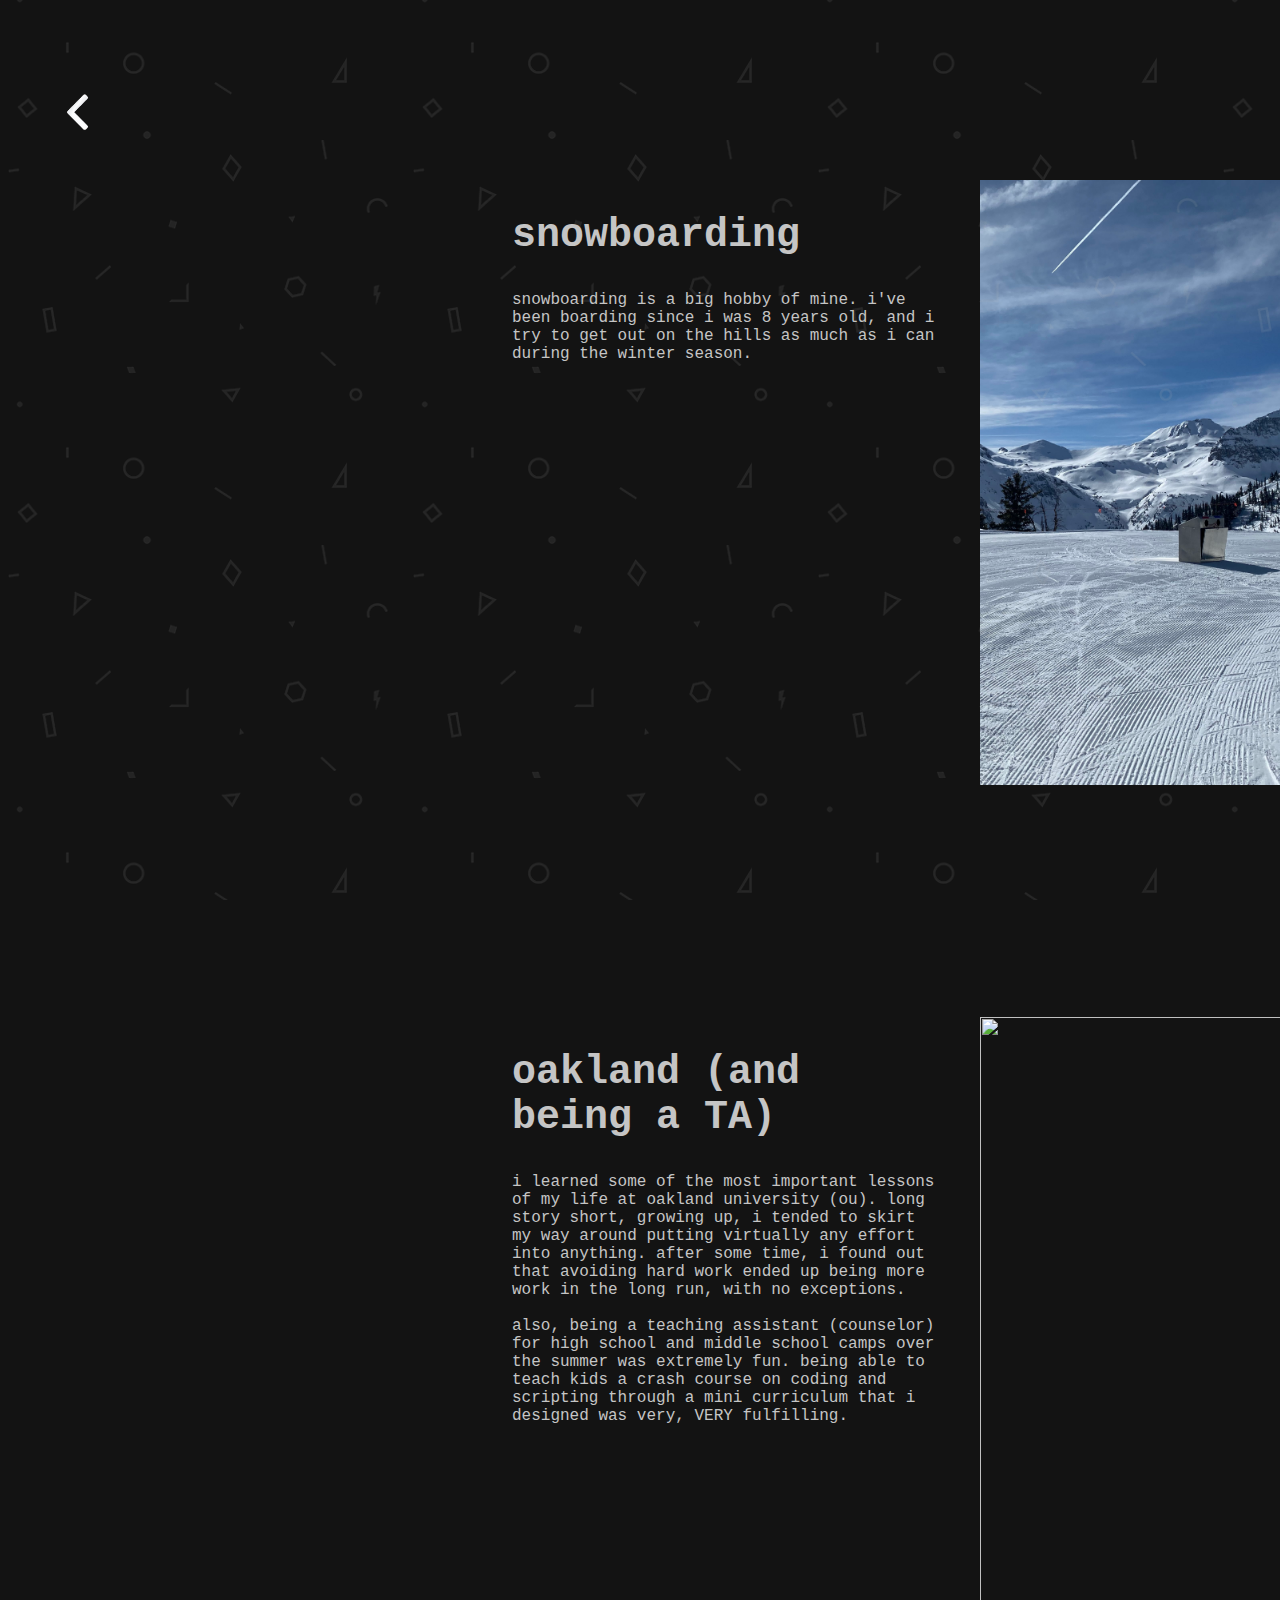
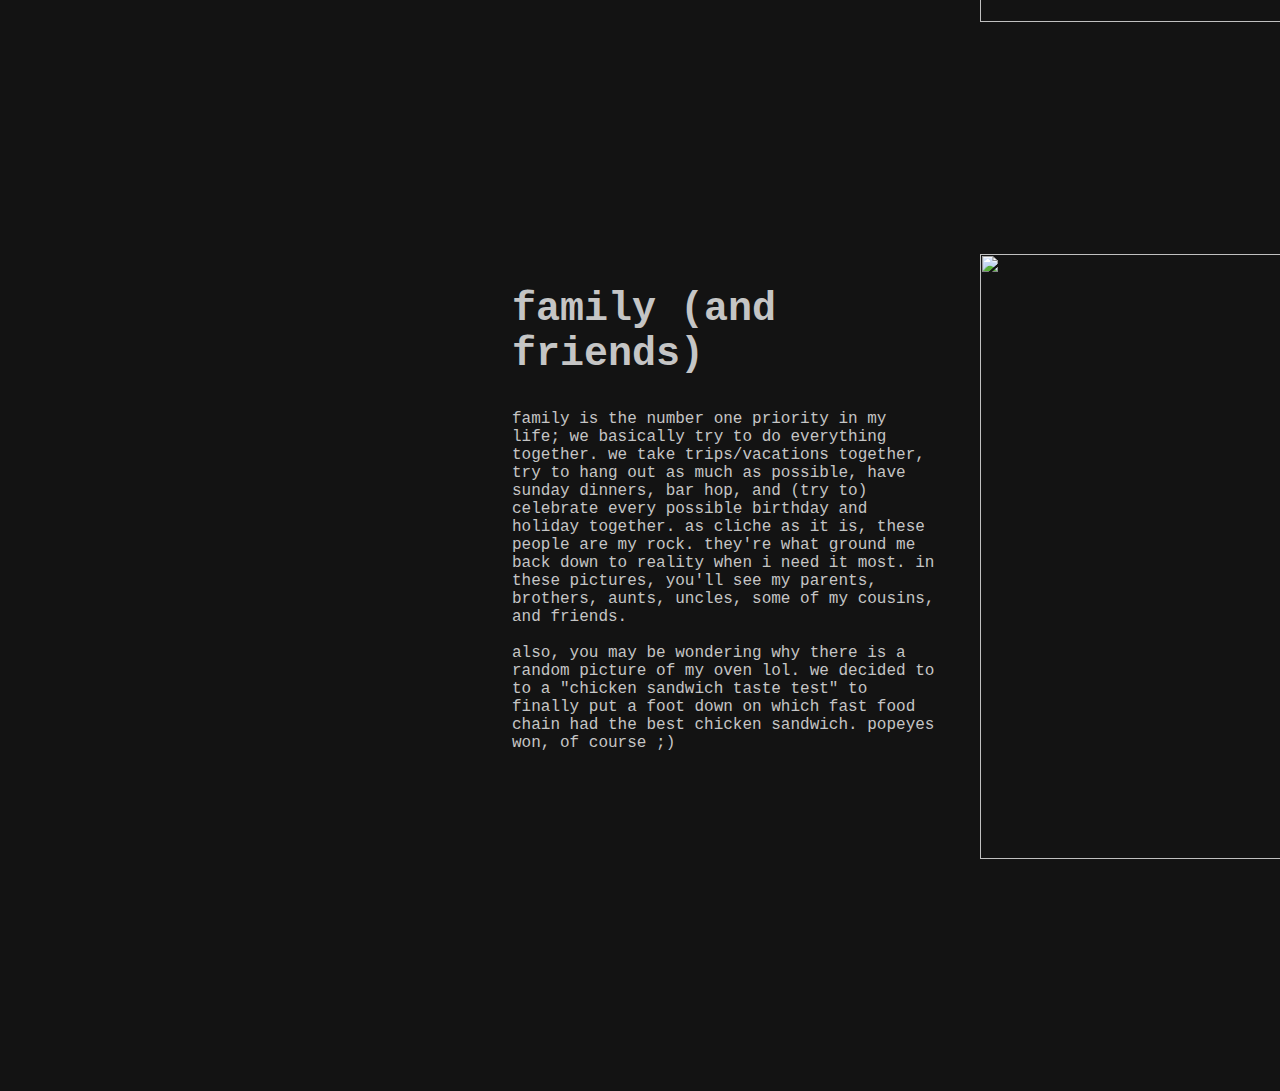
==== commit 76f57dcc: "rewording" ====
--- a/pages/aboutMe.html
+++ b/pages/aboutMe.html
@@ -22,7 +22,7 @@
         <div id="pics3" data-mouse-down-at="0" data-prev-percentage="0">
             <div class="pic">
                 <h2 id="boarding-header">snowboarding</h2>
-                <p id="boarding">snowboarding is a big hobby of mine. i've been boarding since i was 8 years old, and i try to get out on the hills as much as i can during the winter season. i took these pictures at telluride and purgatory ski resort during my trip to colorado in march 2023.</p>
+                <p id="boarding">snowboarding is a big hobby of mine. i've been boarding since i was 8 years old, and i try to get out on the hills as much as i can during the winter season.</p>
                 <div class="center">
                     <div class="arrow"></div>
                 </div> 
